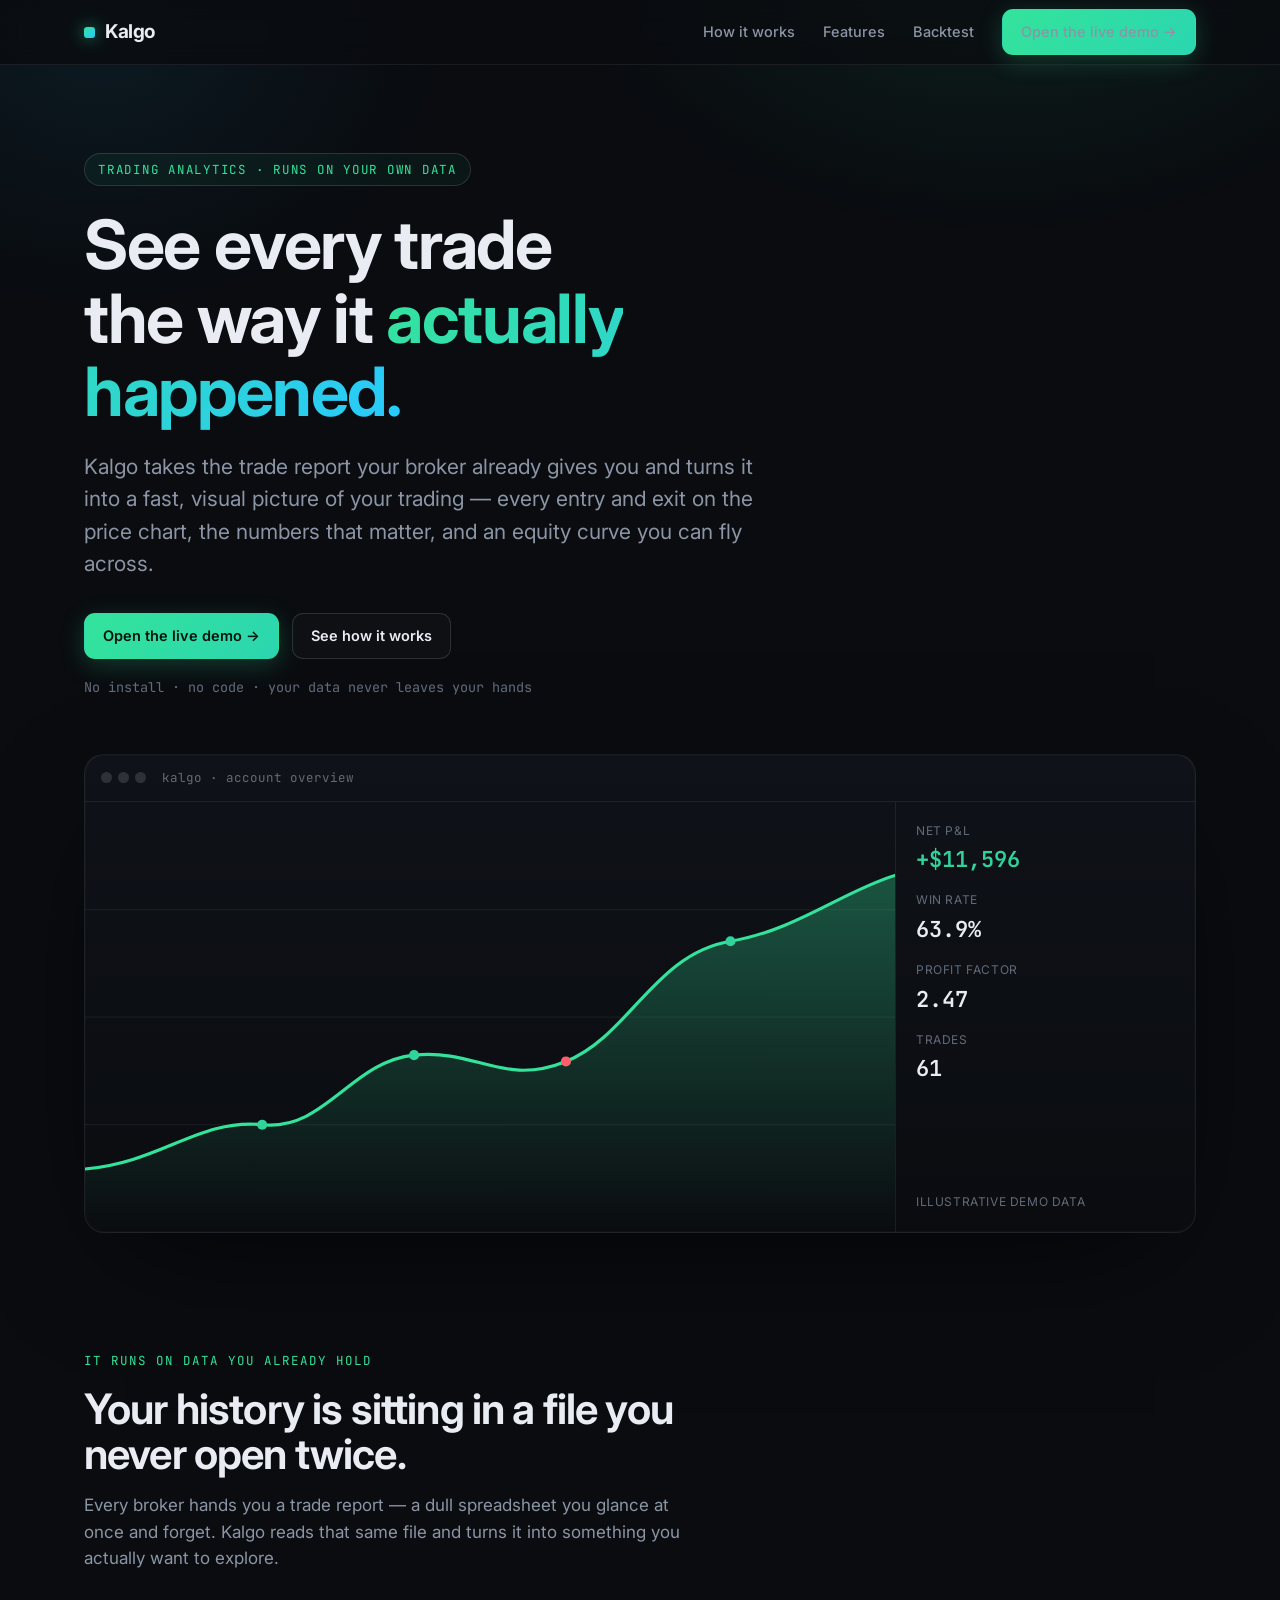
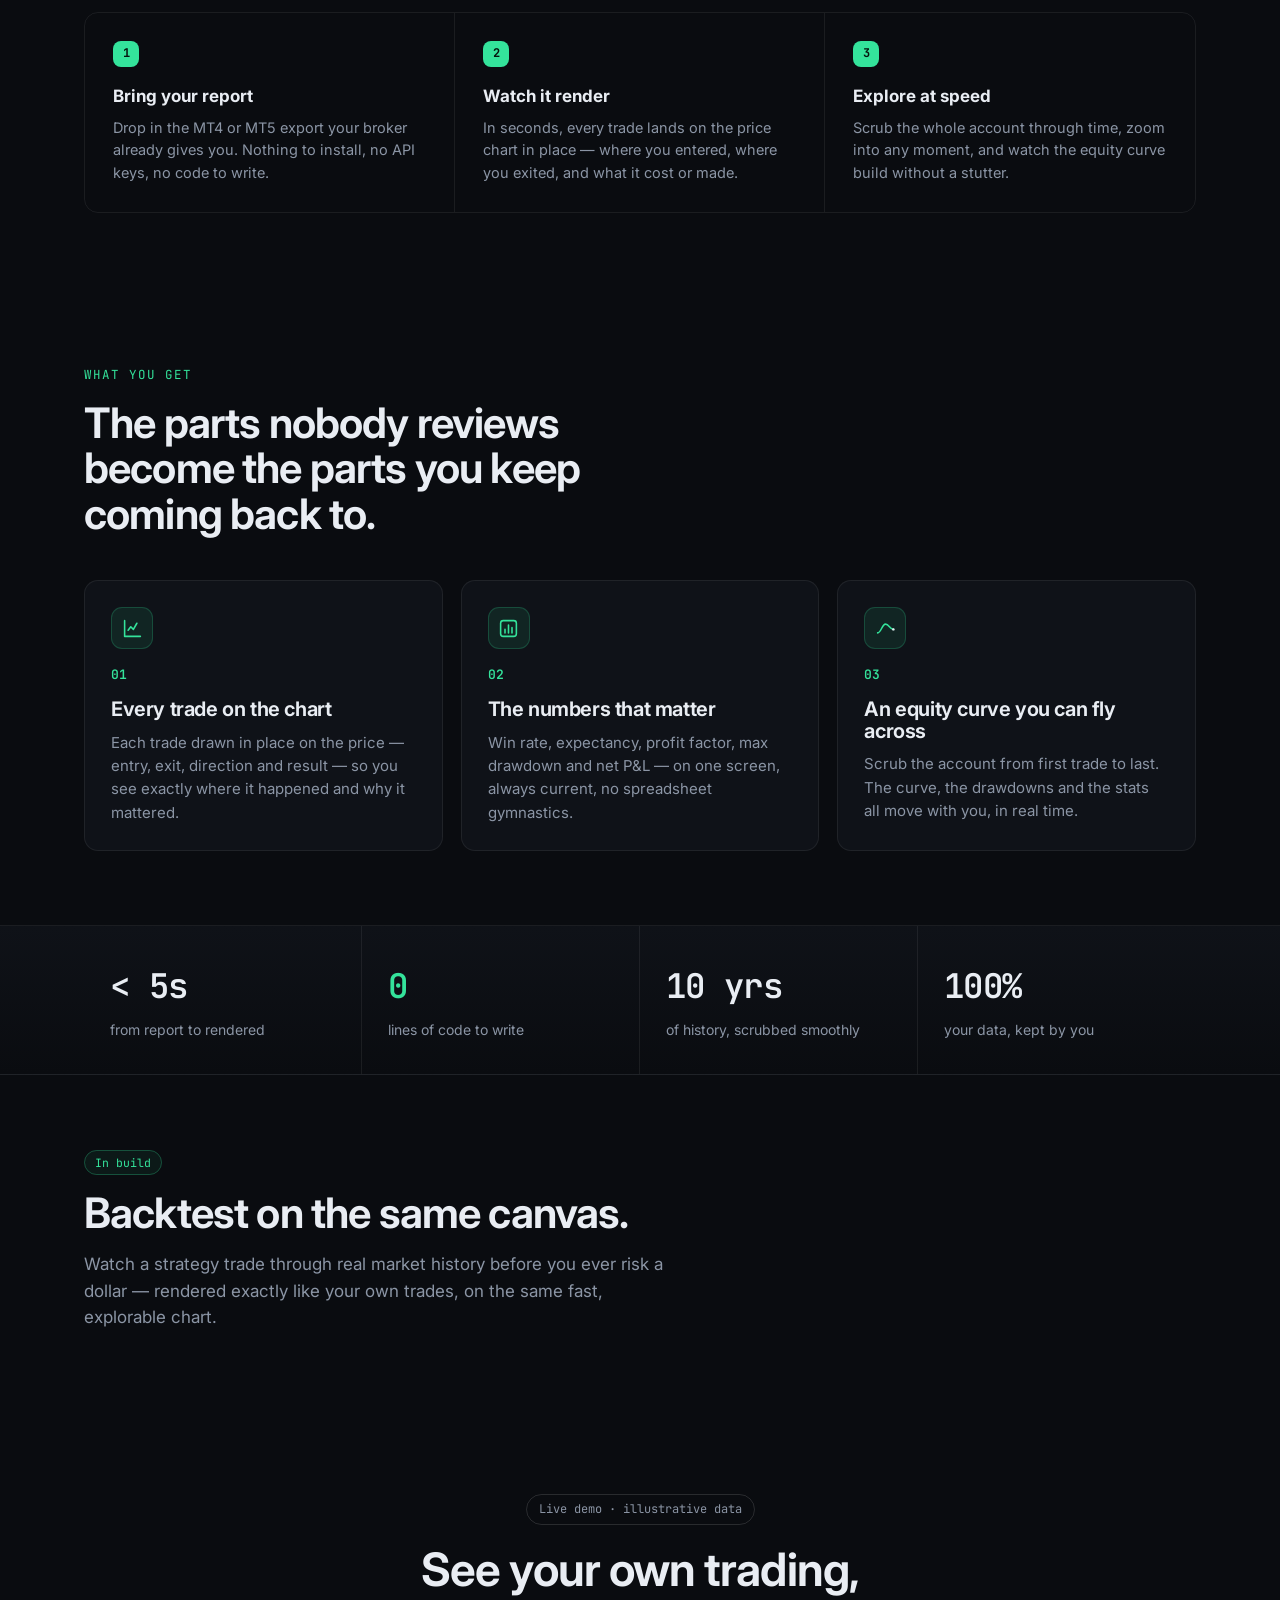
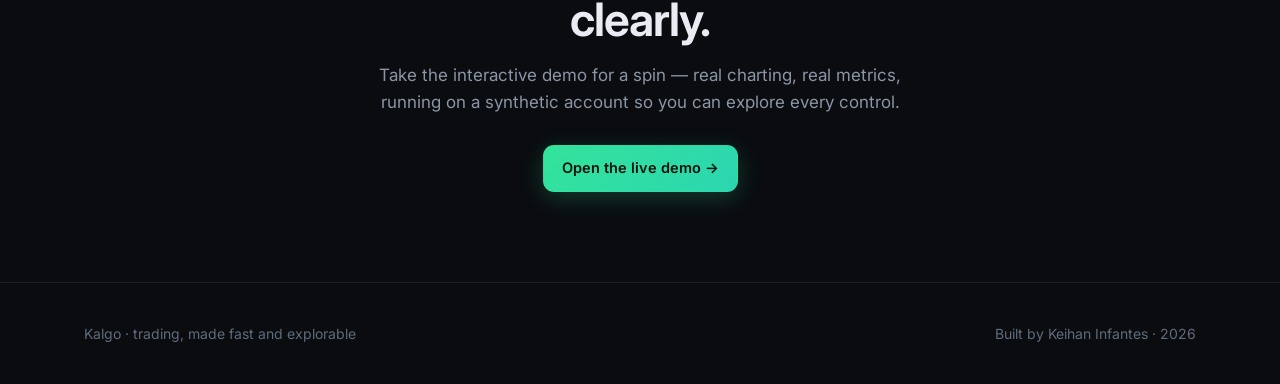
==== index.html @ 5fd3d762 "Kalgo site + interactive demo" ====
<!doctype html>
<html lang="en">
<head>
<meta charset="utf-8">
<meta name="viewport" content="width=device-width,initial-scale=1">
<title>Kalgo — see your trading clearly</title>
<meta name="description" content="Kalgo turns the trade report your broker already gives you into a fast, visual picture — every trade on the chart, the numbers that matter, and an equity curve you can fly across.">
<link rel="preconnect" href="https://fonts.googleapis.com">
<link rel="preconnect" href="https://fonts.gstatic.com" crossorigin>
<link href="https://fonts.googleapis.com/css2?family=Inter:wght@400;500;600;700&family=JetBrains+Mono:wght@400;500;600&display=swap" rel="stylesheet">
<link rel="stylesheet" href="styles.css">
</head>
<body>

<nav class="nav">
  <div class="wrap">
    <a class="brand" href="/"><span class="dot"></span>Kalgo</a>
    <div class="nav-links">
      <a href="#how">How it works</a>
      <a href="#features">Features</a>
      <a href="#backtest">Backtest</a>
      <a class="btn btn-primary" href="demo.html">Open the live demo →</a>
    </div>
  </div>
</nav>

<header class="hero">
  <div class="wrap">
    <span class="eyebrow">Trading analytics · runs on your own data</span>
    <h1>See every trade<br>the way it <span class="grad">actually happened.</span></h1>
    <p class="sub">Kalgo takes the trade report your broker already gives you and turns it into a fast, visual picture of your trading — every entry and exit on the price chart, the numbers that matter, and an equity curve you can fly across.</p>
    <div class="cta">
      <a class="btn btn-primary" href="demo.html">Open the live demo →</a>
      <a class="btn btn-ghost" href="#how">See how it works</a>
    </div>
    <p class="hero-note">No install · no code · your data never leaves your hands</p>

    <div class="hero-visual reveal">
      <div class="hv-bar"><span class="dots"><i></i><i></i><i></i></span><span class="url">kalgo · account overview</span></div>
      <div class="hv-body">
        <div class="hv-chart">
          <svg viewBox="0 0 640 340" preserveAspectRatio="none" style="width:100%;height:100%;display:block">
            <defs>
              <linearGradient id="eq" x1="0" y1="0" x2="0" y2="1">
                <stop offset="0" stop-color="rgba(52,227,155,.32)"/>
                <stop offset="1" stop-color="rgba(52,227,155,0)"/>
              </linearGradient>
            </defs>
            <g stroke="rgba(255,255,255,.05)">
              <line x1="0" y1="85" x2="640" y2="85"/><line x1="0" y1="170" x2="640" y2="170"/><line x1="0" y1="255" x2="640" y2="255"/>
            </g>
            <path id="eqfill" d="M0,300 L0,290 C60,285 90,250 140,255 C190,260 210,205 260,200 C310,195 330,225 380,205 C430,185 450,120 510,110 C560,102 600,70 640,58 L640,340 L0,340 Z" fill="url(#eq)"/>
            <path id="eqline" d="M0,290 C60,285 90,250 140,255 C190,260 210,205 260,200 C310,195 330,225 380,205 C430,185 450,120 510,110 C560,102 600,70 640,58" fill="none" stroke="#34e39b" stroke-width="2.5" stroke-linecap="round"/>
            <!-- trade markers -->
            <g>
              <circle cx="140" cy="255" r="4" fill="#2fd39b"/><circle cx="260" cy="200" r="4" fill="#2fd39b"/>
              <circle cx="380" cy="205" r="4" fill="#ff5f6d"/><circle cx="510" cy="110" r="4" fill="#2fd39b"/>
            </g>
          </svg>
        </div>
        <div class="hv-side">
          <div class="stat"><span class="k">Net P&amp;L</span><span class="v pos mono">+$11,596</span></div>
          <div class="stat"><span class="k">Win rate</span><span class="v mono">63.9%</span></div>
          <div class="stat"><span class="k">Profit factor</span><span class="v mono">2.47</span></div>
          <div class="stat"><span class="k">Trades</span><span class="v mono">61</span></div>
          <div class="stat" style="margin-top:auto"><span class="k" style="color:var(--muted-2)">Illustrative demo data</span></div>
        </div>
      </div>
    </div>
  </div>
</header>

<section id="how">
  <div class="wrap">
    <div class="section-head reveal">
      <span class="kicker">It runs on data you already hold</span>
      <h2>Your history is sitting in a file you never open twice.</h2>
      <p>Every broker hands you a trade report — a dull spreadsheet you glance at once and forget. Kalgo reads that same file and turns it into something you actually want to explore.</p>
    </div>
    <div class="steps">
      <div class="step reveal"><span class="n">1</span><h4>Bring your report</h4><p>Drop in the MT4 or MT5 export your broker already gives you. Nothing to install, no API keys, no code to write.</p></div>
      <div class="step reveal"><span class="n">2</span><h4>Watch it render</h4><p>In seconds, every trade lands on the price chart in place — where you entered, where you exited, and what it cost or made.</p></div>
      <div class="step reveal"><span class="n">3</span><h4>Explore at speed</h4><p>Scrub the whole account through time, zoom into any moment, and watch the equity curve build without a stutter.</p></div>
    </div>
  </div>
</section>

<section id="features">
  <div class="wrap">
    <div class="section-head reveal">
      <span class="kicker">What you get</span>
      <h2>The parts nobody reviews become the parts you keep coming back to.</h2>
    </div>
    <div class="grid-3">
      <div class="card reveal">
        <div class="ico"><svg viewBox="0 0 24 24" fill="none" stroke-width="1.8" stroke-linecap="round" stroke-linejoin="round"><path d="M3 3v18h18"/><path d="M7 14l3-4 3 3 4-7"/></svg></div>
        <div class="num">01</div><h3>Every trade on the chart</h3>
        <p>Each trade drawn in place on the price — entry, exit, direction and result — so you see exactly where it happened and why it mattered.</p>
      </div>
      <div class="card reveal">
        <div class="ico"><svg viewBox="0 0 24 24" fill="none" stroke-width="1.8" stroke-linecap="round" stroke-linejoin="round"><rect x="3" y="3" width="18" height="18" rx="3"/><path d="M8 13v4M12 8v9M16 11v6"/></svg></div>
        <div class="num">02</div><h3>The numbers that matter</h3>
        <p>Win rate, expectancy, profit factor, max drawdown and net P&amp;L — on one screen, always current, no spreadsheet gymnastics.</p>
      </div>
      <div class="card reveal">
        <div class="ico"><svg viewBox="0 0 24 24" fill="none" stroke-width="1.8" stroke-linecap="round" stroke-linejoin="round"><path d="M3 17c4 0 5-10 9-10s5 6 9 6"/><circle cx="21" cy="13" r="1.4" fill="currentColor" stroke="none"/></svg></div>
        <div class="num">03</div><h3>An equity curve you can fly across</h3>
        <p>Scrub the account from first trade to last. The curve, the drawdowns and the stats all move with you, in real time.</p>
      </div>
    </div>
  </div>
</section>

<div class="band">
  <div class="wrap">
    <div class="metrics">
      <div class="metric"><div class="v mono">&lt; 5s</div><div class="k">from report to rendered</div></div>
      <div class="metric"><div class="v mono accent">0</div><div class="k">lines of code to write</div></div>
      <div class="metric"><div class="v mono">10&nbsp;yrs</div><div class="k">of history, scrubbed smoothly</div></div>
      <div class="metric"><div class="v mono">100%</div><div class="k">your data, kept by you</div></div>
    </div>
  </div>
</div>

<section id="backtest">
  <div class="wrap">
    <div class="section-head reveal">
      <span class="badge-demo">In build</span>
      <h2 style="margin-top:16px">Backtest on the same canvas.</h2>
      <p>Watch a strategy trade through real market history before you ever risk a dollar — rendered exactly like your own trades, on the same fast, explorable chart.</p>
    </div>
  </div>
</section>

<div class="cta-band">
  <div class="wrap reveal">
    <span class="pill">Live demo · illustrative data</span>
    <h2>See your own trading, clearly.</h2>
    <p>Take the interactive demo for a spin — real charting, real metrics, running on a synthetic account so you can explore every control.</p>
    <a class="btn btn-primary" href="demo.html">Open the live demo →</a>
  </div>
</div>

<footer>
  <div class="wrap">
    <span>Kalgo · trading, made fast and explorable</span>
    <span>Built by Keihan Infantes · 2026</span>
  </div>
</footer>

<script>
  const io=new IntersectionObserver((es)=>es.forEach(e=>{if(e.isIntersecting){e.target.classList.add('in');io.unobserve(e.target)}}),{threshold:.12});
  document.querySelectorAll('.reveal').forEach(el=>io.observe(el));
  // animate hero equity line draw
  const line=document.getElementById('eqline');
  if(line){const len=line.getTotalLength();line.style.strokeDasharray=len;line.style.strokeDashoffset=len;
    requestAnimationFrame(()=>{line.style.transition='stroke-dashoffset 1.8s ease';line.style.strokeDashoffset=0;});}
</script>
</body>
</html>
---- styles.css ----
/* Kalgo — original site styles. Author: Keihan Infantes. */
:root{
  --bg:#0a0c10; --bg-2:#0f1218; --bg-3:#151b24; --raised:#1a212b;
  --line:rgba(255,255,255,.07); --line-2:rgba(255,255,255,.13);
  --text:#e9edf3; --muted:#8b95a5; --muted-2:#616b7a;
  --accent:#34e39b; --accent-2:#28c9ff; --accent-ink:#05130d;
  --up:#2fd39b; --down:#ff5f6d;
  --r:14px; --r-lg:20px;
  --mono:"JetBrains Mono",ui-monospace,SFMono-Regular,Menlo,monospace;
  --sans:"Inter",-apple-system,BlinkMacSystemFont,"Segoe UI",Roboto,sans-serif;
  --maxw:1160px;
}
*{box-sizing:border-box}
html{scroll-behavior:smooth}
body{
  margin:0; background:var(--bg); color:var(--text); font-family:var(--sans);
  font-size:16px; line-height:1.55; -webkit-font-smoothing:antialiased;
  overflow-x:hidden;
}
body::before{ /* ambient glow */
  content:""; position:fixed; inset:0; z-index:-1; pointer-events:none;
  background:
    radial-gradient(60vw 40vw at 78% -8%, rgba(52,227,155,.10), transparent 60%),
    radial-gradient(50vw 40vw at 8% 4%, rgba(40,201,255,.07), transparent 55%);
}
a{color:inherit;text-decoration:none}
h1,h2,h3{line-height:1.08;letter-spacing:-.02em;margin:0;font-weight:650}
p{margin:0}
.wrap{max-width:var(--maxw);margin:0 auto;padding:0 24px}
.mono{font-family:var(--mono)}
.muted{color:var(--muted)}
.accent{color:var(--accent)}

/* nav */
.nav{position:sticky;top:0;z-index:50;backdrop-filter:blur(12px);
  background:rgba(10,12,16,.72);border-bottom:1px solid var(--line)}
.nav .wrap{display:flex;align-items:center;justify-content:space-between;height:64px}
.brand{display:flex;align-items:center;gap:10px;font-weight:700;letter-spacing:-.02em;font-size:19px}
.brand .dot{width:11px;height:11px;border-radius:3px;background:linear-gradient(135deg,var(--accent),var(--accent-2));box-shadow:0 0 16px rgba(52,227,155,.6)}
.nav-links{display:flex;gap:28px;align-items:center}
.nav-links a{color:var(--muted);font-size:14.5px;font-weight:500;transition:color .15s}
.nav-links a:hover{color:var(--text)}
@media(max-width:720px){.nav-links a:not(.btn){display:none}}

/* buttons */
.btn{display:inline-flex;align-items:center;gap:8px;padding:11px 18px;border-radius:11px;
  font-weight:600;font-size:14.5px;cursor:pointer;border:1px solid transparent;transition:.16s;white-space:nowrap}
.btn-primary{background:linear-gradient(135deg,var(--accent),#2bd6b0);color:var(--accent-ink);
  box-shadow:0 6px 24px rgba(52,227,155,.22)}
.btn-primary:hover{transform:translateY(-1px);box-shadow:0 10px 30px rgba(52,227,155,.32)}
.btn-ghost{border-color:var(--line-2);color:var(--text);background:rgba(255,255,255,.02)}
.btn-ghost:hover{border-color:var(--muted);background:rgba(255,255,255,.05)}
.btn svg{width:16px;height:16px}

/* hero */
.hero{padding:88px 0 40px;position:relative}
.eyebrow{display:inline-flex;align-items:center;gap:8px;font-family:var(--mono);font-size:12.5px;
  letter-spacing:.06em;text-transform:uppercase;color:var(--accent);
  border:1px solid var(--line-2);border-radius:999px;padding:6px 13px;background:rgba(52,227,155,.05)}
.hero h1{font-size:clamp(38px,6vw,68px);margin:22px 0 0;font-weight:680;max-width:14ch}
.hero h1 .grad{background:linear-gradient(120deg,var(--accent),var(--accent-2));-webkit-background-clip:text;background-clip:text;color:transparent}
.hero .sub{font-size:clamp(17px,2.2vw,21px);color:var(--muted);margin-top:22px;max-width:52ch}
.hero .cta{display:flex;gap:13px;margin-top:32px;flex-wrap:wrap}
.hero-note{margin-top:18px;font-size:13.5px;color:var(--muted-2);font-family:var(--mono)}

/* hero visual */
.hero-visual{margin-top:56px;border:1px solid var(--line);border-radius:var(--r-lg);
  background:linear-gradient(180deg,var(--bg-2),var(--bg));overflow:hidden;
  box-shadow:0 40px 120px -40px rgba(0,0,0,.8),0 0 0 1px rgba(255,255,255,.02) inset}
.hv-bar{display:flex;align-items:center;gap:8px;padding:13px 16px;border-bottom:1px solid var(--line);color:var(--muted-2)}
.hv-bar .dots{display:flex;gap:6px}.hv-bar .dots i{width:11px;height:11px;border-radius:50%;background:var(--line-2);display:block}
.hv-bar .url{font-family:var(--mono);font-size:12.5px;margin-left:8px}
.hv-body{display:grid;grid-template-columns:1fr 300px;min-height:340px}
@media(max-width:820px){.hv-body{grid-template-columns:1fr}}
.hv-chart{position:relative}
.hv-side{border-left:1px solid var(--line);padding:20px;display:flex;flex-direction:column;gap:14px}
@media(max-width:820px){.hv-side{border-left:none;border-top:1px solid var(--line)}}
.stat{display:flex;flex-direction:column;gap:3px}
.stat .k{font-size:12px;color:var(--muted-2);text-transform:uppercase;letter-spacing:.05em}
.stat .v{font-family:var(--mono);font-size:22px;font-weight:600}
.v.pos{color:var(--up)}.v.neg{color:var(--down)}

/* sections */
section{padding:74px 0}
.section-head{max-width:60ch}
.section-head .kicker{font-family:var(--mono);font-size:12.5px;letter-spacing:.08em;text-transform:uppercase;color:var(--accent)}
.section-head h2{font-size:clamp(28px,4vw,42px);margin-top:14px}
.section-head p{color:var(--muted);font-size:17px;margin-top:16px}

/* feature grid */
.grid-3{display:grid;grid-template-columns:repeat(3,1fr);gap:18px;margin-top:44px}
@media(max-width:860px){.grid-3{grid-template-columns:1fr}}
.card{background:var(--bg-2);border:1px solid var(--line);border-radius:var(--r);padding:26px;transition:.2s}
.card:hover{border-color:var(--line-2);transform:translateY(-3px);background:var(--bg-3)}
.card .num{font-family:var(--mono);color:var(--accent);font-size:13px;font-weight:600}
.card h3{font-size:20px;margin:14px 0 10px}
.card p{color:var(--muted);font-size:15px}
.card .ico{width:42px;height:42px;border-radius:11px;display:grid;place-items:center;
  background:rgba(52,227,155,.09);border:1px solid rgba(52,227,155,.2);margin-bottom:16px}
.card .ico svg{width:21px;height:21px;stroke:var(--accent)}

/* metrics band */
.band{background:linear-gradient(180deg,var(--bg-2),var(--bg));border-top:1px solid var(--line);border-bottom:1px solid var(--line)}
.metrics{display:grid;grid-template-columns:repeat(4,1fr);gap:0}
@media(max-width:720px){.metrics{grid-template-columns:repeat(2,1fr)}}
.metric{padding:34px 26px;border-right:1px solid var(--line)}
.metric:last-child{border-right:none}
@media(max-width:720px){.metric{border-right:none;border-bottom:1px solid var(--line)}}
.metric .v{font-family:var(--mono);font-size:34px;font-weight:600;letter-spacing:-.02em}
.metric .k{color:var(--muted);font-size:14px;margin-top:6px}

/* steps */
.steps{display:grid;grid-template-columns:repeat(3,1fr);gap:0;margin-top:40px;border:1px solid var(--line);border-radius:var(--r);overflow:hidden}
@media(max-width:860px){.steps{grid-template-columns:1fr}}
.step{padding:28px;border-right:1px solid var(--line)}
.step:last-child{border-right:none}
@media(max-width:860px){.step{border-right:none;border-bottom:1px solid var(--line)}}
.step .n{font-family:var(--mono);font-size:12px;color:var(--accent-ink);background:var(--accent);width:26px;height:26px;border-radius:8px;display:grid;place-items:center;font-weight:700}
.step h4{margin:16px 0 8px;font-size:17px}
.step p{color:var(--muted);font-size:14.5px}

/* cta band */
.cta-band{text-align:center;padding:90px 0}
.cta-band h2{font-size:clamp(30px,4.5vw,46px);max-width:18ch;margin:0 auto}
.cta-band p{color:var(--muted);margin:18px auto 30px;max-width:48ch;font-size:17px}
.pill{display:inline-block;font-family:var(--mono);font-size:12px;color:var(--muted);
  border:1px solid var(--line-2);border-radius:999px;padding:5px 12px;margin-bottom:20px}

/* footer */
footer{border-top:1px solid var(--line);padding:40px 0;color:var(--muted-2);font-size:14px}
footer .wrap{display:flex;justify-content:space-between;align-items:center;flex-wrap:wrap;gap:14px}
.badge-demo{font-family:var(--mono);font-size:11.5px;color:var(--accent);
  border:1px solid rgba(52,227,155,.28);border-radius:999px;padding:4px 10px;background:rgba(52,227,155,.06)}

/* reveal on scroll */
.reveal{opacity:0;transform:translateY(18px);transition:opacity .7s ease,transform .7s ease}
.reveal.in{opacity:1;transform:none}

/* demo page */
.demo-shell{max-width:1280px;margin:0 auto;padding:24px}
.demo-top{display:flex;align-items:center;justify-content:space-between;gap:16px;margin-bottom:20px;flex-wrap:wrap}
.demo-top .title{display:flex;align-items:center;gap:12px}
.demo-top h1{font-size:22px}
.demo-layout{display:grid;grid-template-columns:1fr 320px;gap:18px}
@media(max-width:960px){.demo-layout{grid-template-columns:1fr}}
.panel{background:var(--bg-2);border:1px solid var(--line);border-radius:var(--r);overflow:hidden}
.panel-h{display:flex;align-items:center;justify-content:space-between;padding:14px 18px;border-bottom:1px solid var(--line)}
.panel-h h3{font-size:15px;font-weight:600}
.panel-h .tag{font-family:var(--mono);font-size:12px;color:var(--muted-2)}
#price-chart{height:420px;width:100%}
#equity-chart{height:200px;width:100%}
.side-metrics{display:grid;grid-template-columns:1fr 1fr;gap:1px;background:var(--line)}
.sm{background:var(--bg-2);padding:16px 18px}
.sm .k{font-size:12px;color:var(--muted-2);text-transform:uppercase;letter-spacing:.04em}
.sm .v{font-family:var(--mono);font-size:22px;font-weight:600;margin-top:4px}
.scrubber{padding:18px}
.scrubber label{display:flex;justify-content:space-between;font-size:13px;color:var(--muted);margin-bottom:12px;font-family:var(--mono)}
input[type=range]{-webkit-appearance:none;width:100%;height:4px;border-radius:4px;
  background:linear-gradient(90deg,var(--accent) var(--pct,100%),var(--line-2) var(--pct,100%));outline:none}
input[type=range]::-webkit-slider-thumb{-webkit-appearance:none;width:18px;height:18px;border-radius:50%;
  background:var(--accent);cursor:pointer;box-shadow:0 0 0 4px rgba(52,227,155,.18)}
.legend{display:flex;gap:16px;font-size:12.5px;color:var(--muted);padding:0 18px 16px}
.legend span{display:flex;align-items:center;gap:6px}
.legend i{width:9px;height:9px;border-radius:2px;display:block}
.back{color:var(--muted);font-size:14px;display:inline-flex;gap:6px;align-items:center}
.back:hover{color:var(--text)}
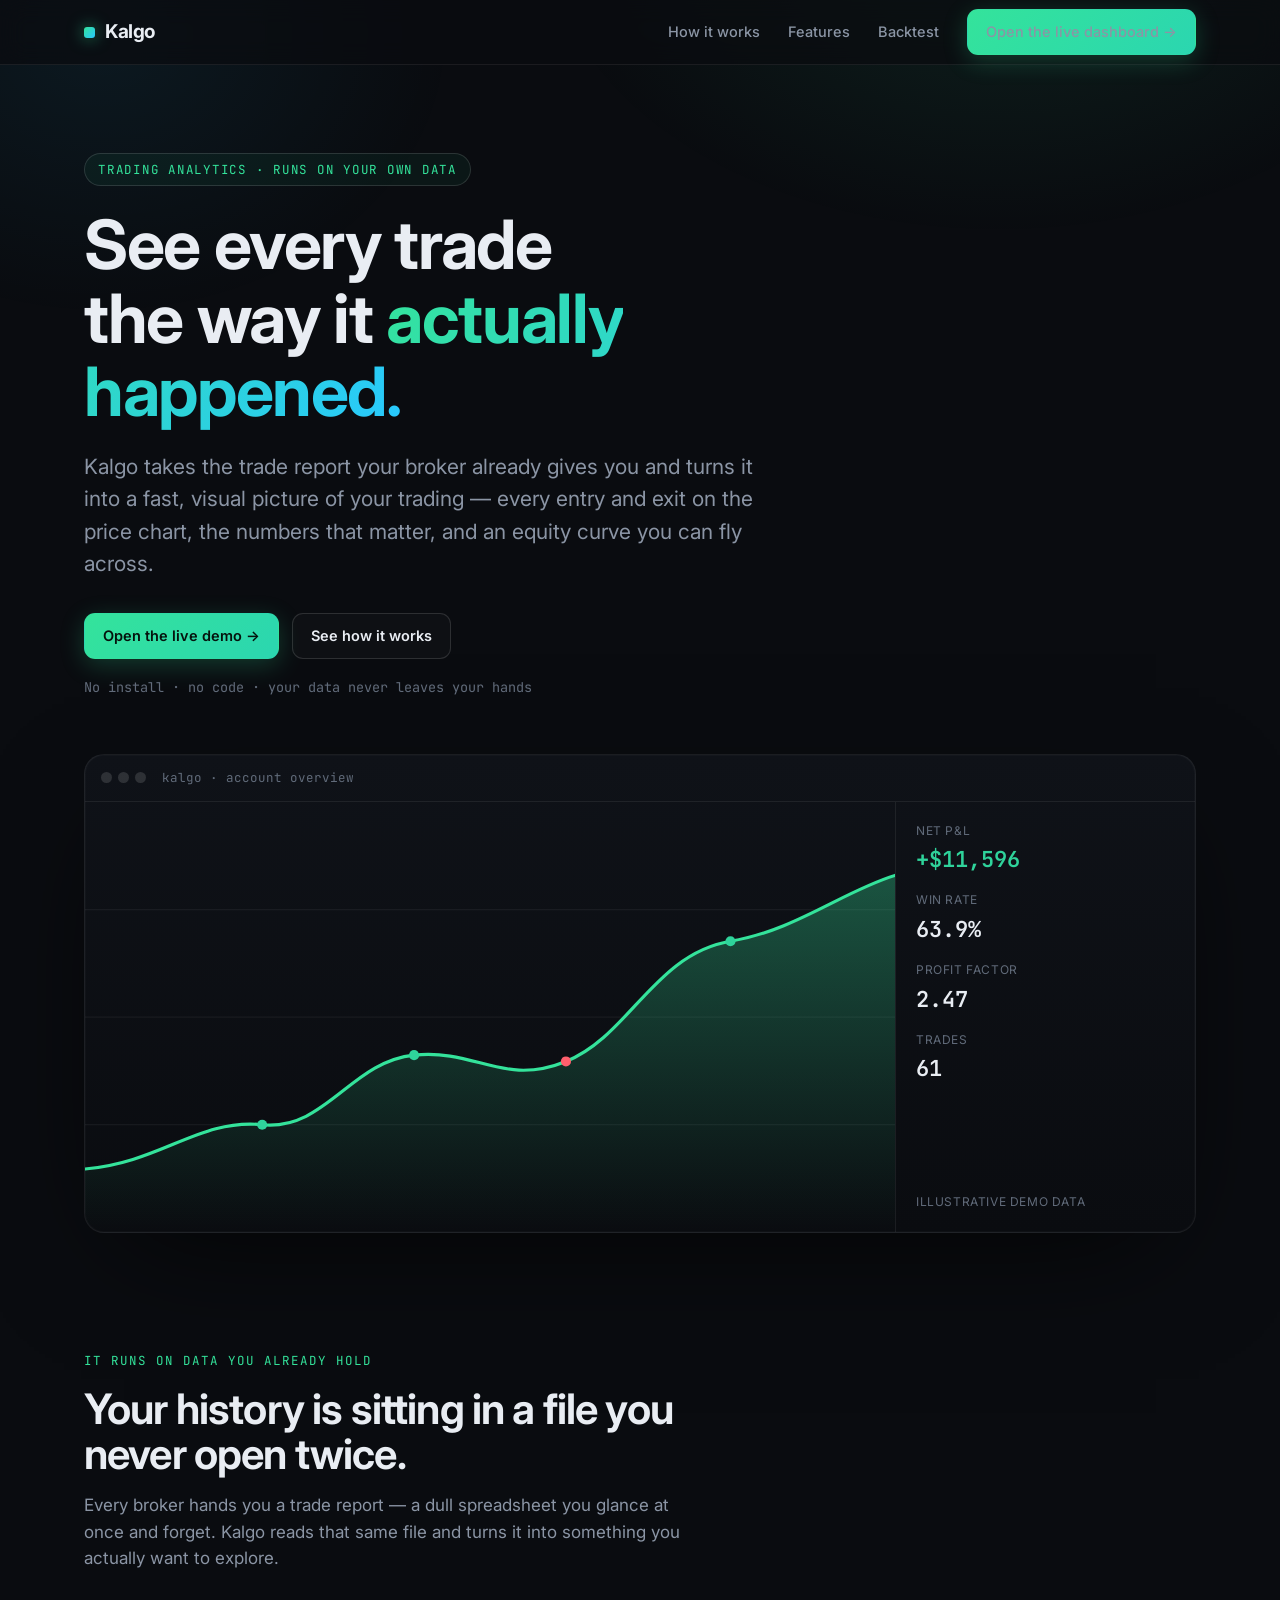
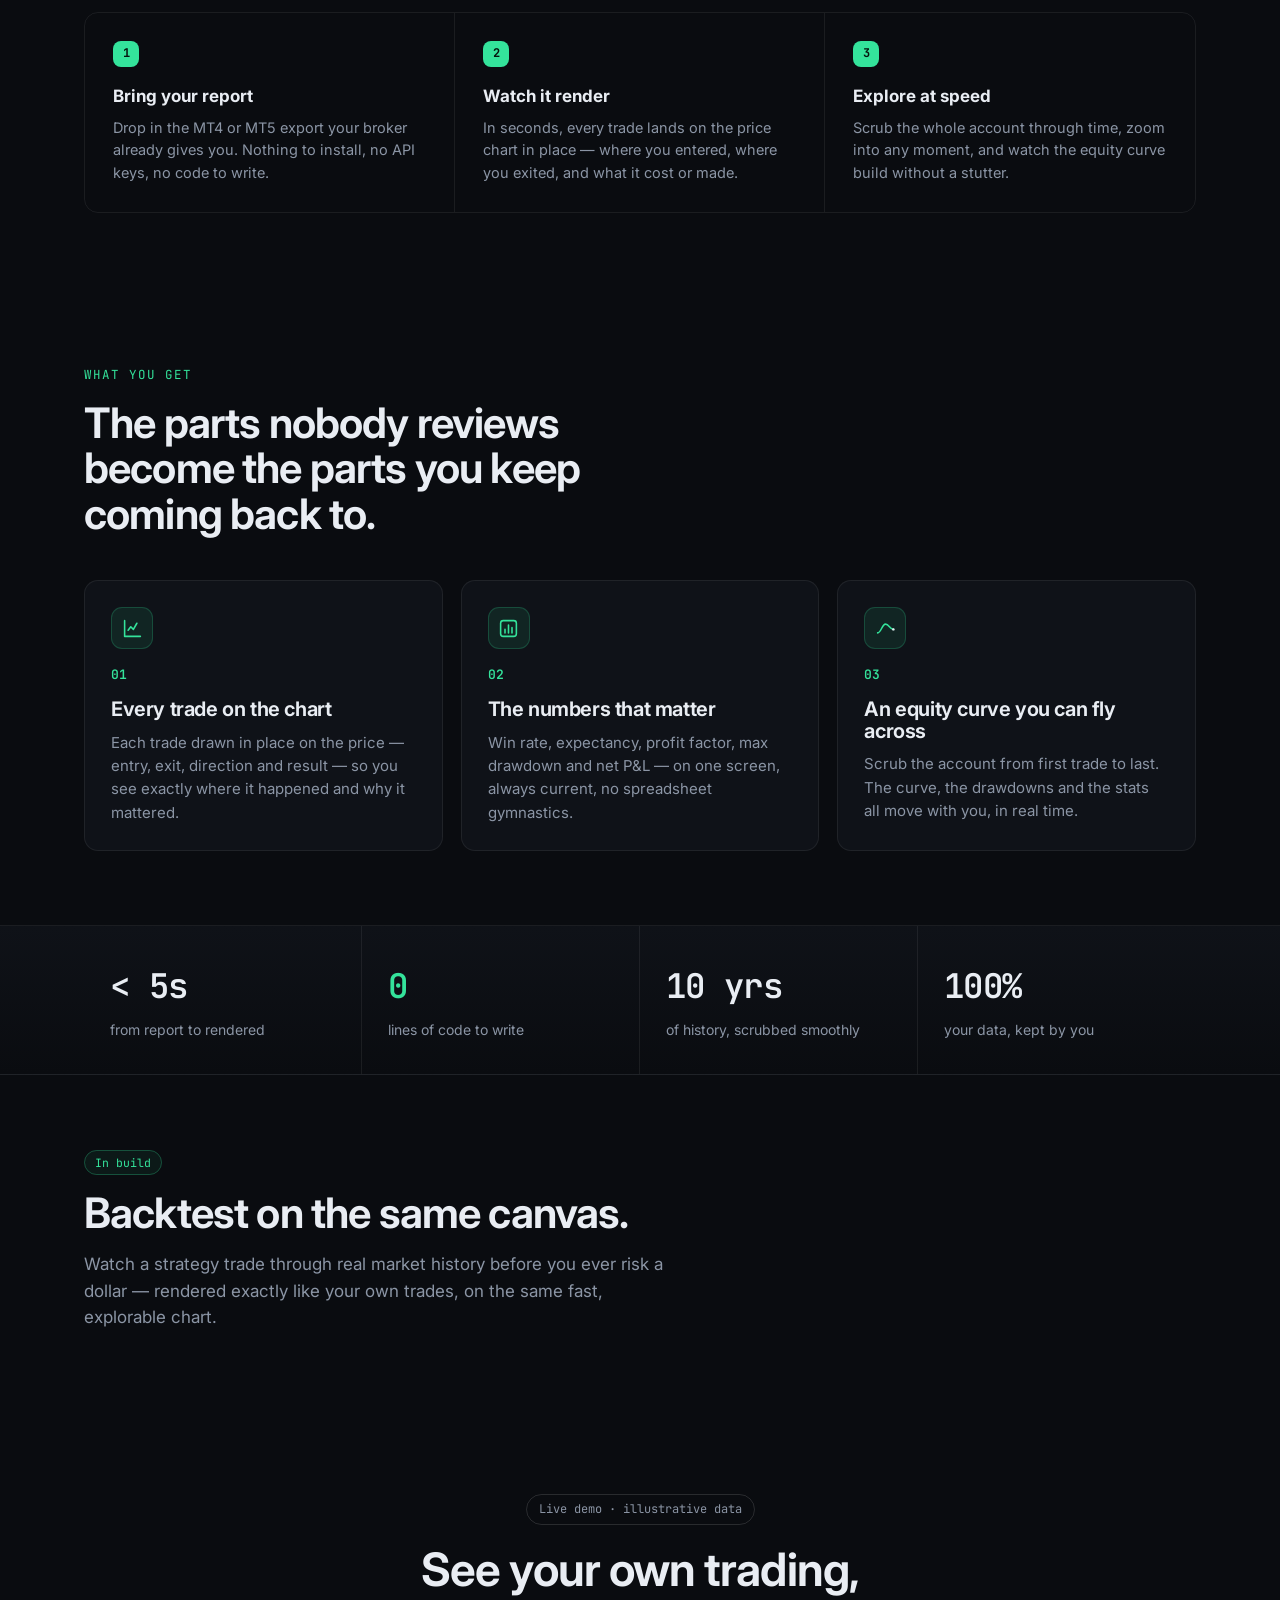
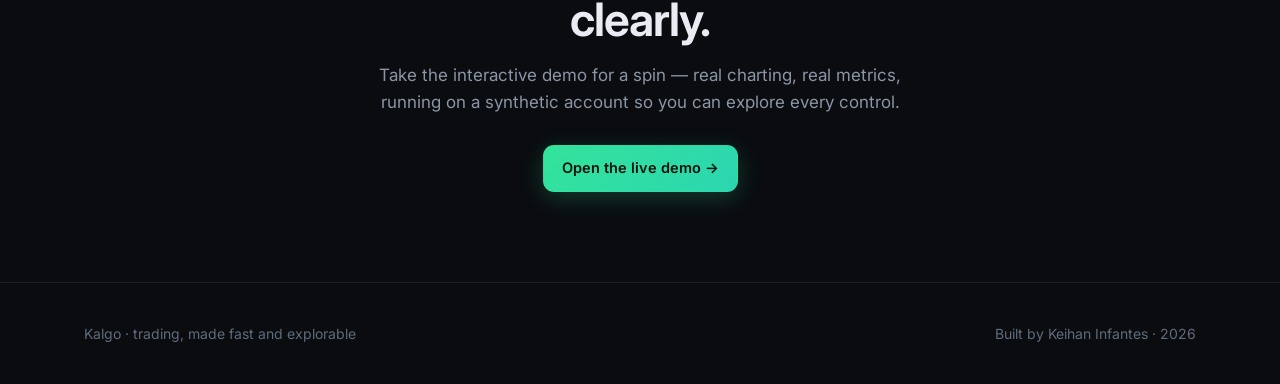
==== commit 0911f578: "Point landing at the real Kalgo dashboard; remove placeholder demo" ====
--- a/index.html
+++ b/index.html
@@ -14,12 +14,12 @@
 
 <nav class="nav">
   <div class="wrap">
-    <a class="brand" href="/"><span class="dot"></span>Kalgo</a>
+    <a class="brand" href="index.html"><span class="dot"></span>Kalgo</a>
     <div class="nav-links">
       <a href="#how">How it works</a>
       <a href="#features">Features</a>
       <a href="#backtest">Backtest</a>
-      <a class="btn btn-primary" href="demo.html">Open the live demo →</a>
+      <a class="btn btn-primary" href="https://kalgo-kis.github.io/kalgo-dash-v2/">Open the live dashboard →</a>
     </div>
   </div>
 </nav>
@@ -30,7 +30,7 @@
     <h1>See every trade<br>the way it <span class="grad">actually happened.</span></h1>
     <p class="sub">Kalgo takes the trade report your broker already gives you and turns it into a fast, visual picture of your trading — every entry and exit on the price chart, the numbers that matter, and an equity curve you can fly across.</p>
     <div class="cta">
-      <a class="btn btn-primary" href="demo.html">Open the live demo →</a>
+      <a class="btn btn-primary" href="https://kalgo-kis.github.io/kalgo-dash-v2/">Open the live demo →</a>
       <a class="btn btn-ghost" href="#how">See how it works</a>
     </div>
     <p class="hero-note">No install · no code · your data never leaves your hands</p>
@@ -137,7 +137,7 @@
     <span class="pill">Live demo · illustrative data</span>
     <h2>See your own trading, clearly.</h2>
     <p>Take the interactive demo for a spin — real charting, real metrics, running on a synthetic account so you can explore every control.</p>
-    <a class="btn btn-primary" href="demo.html">Open the live demo →</a>
+    <a class="btn btn-primary" href="https://kalgo-kis.github.io/kalgo-dash-v2/">Open the live demo →</a>
   </div>
 </div>
 
